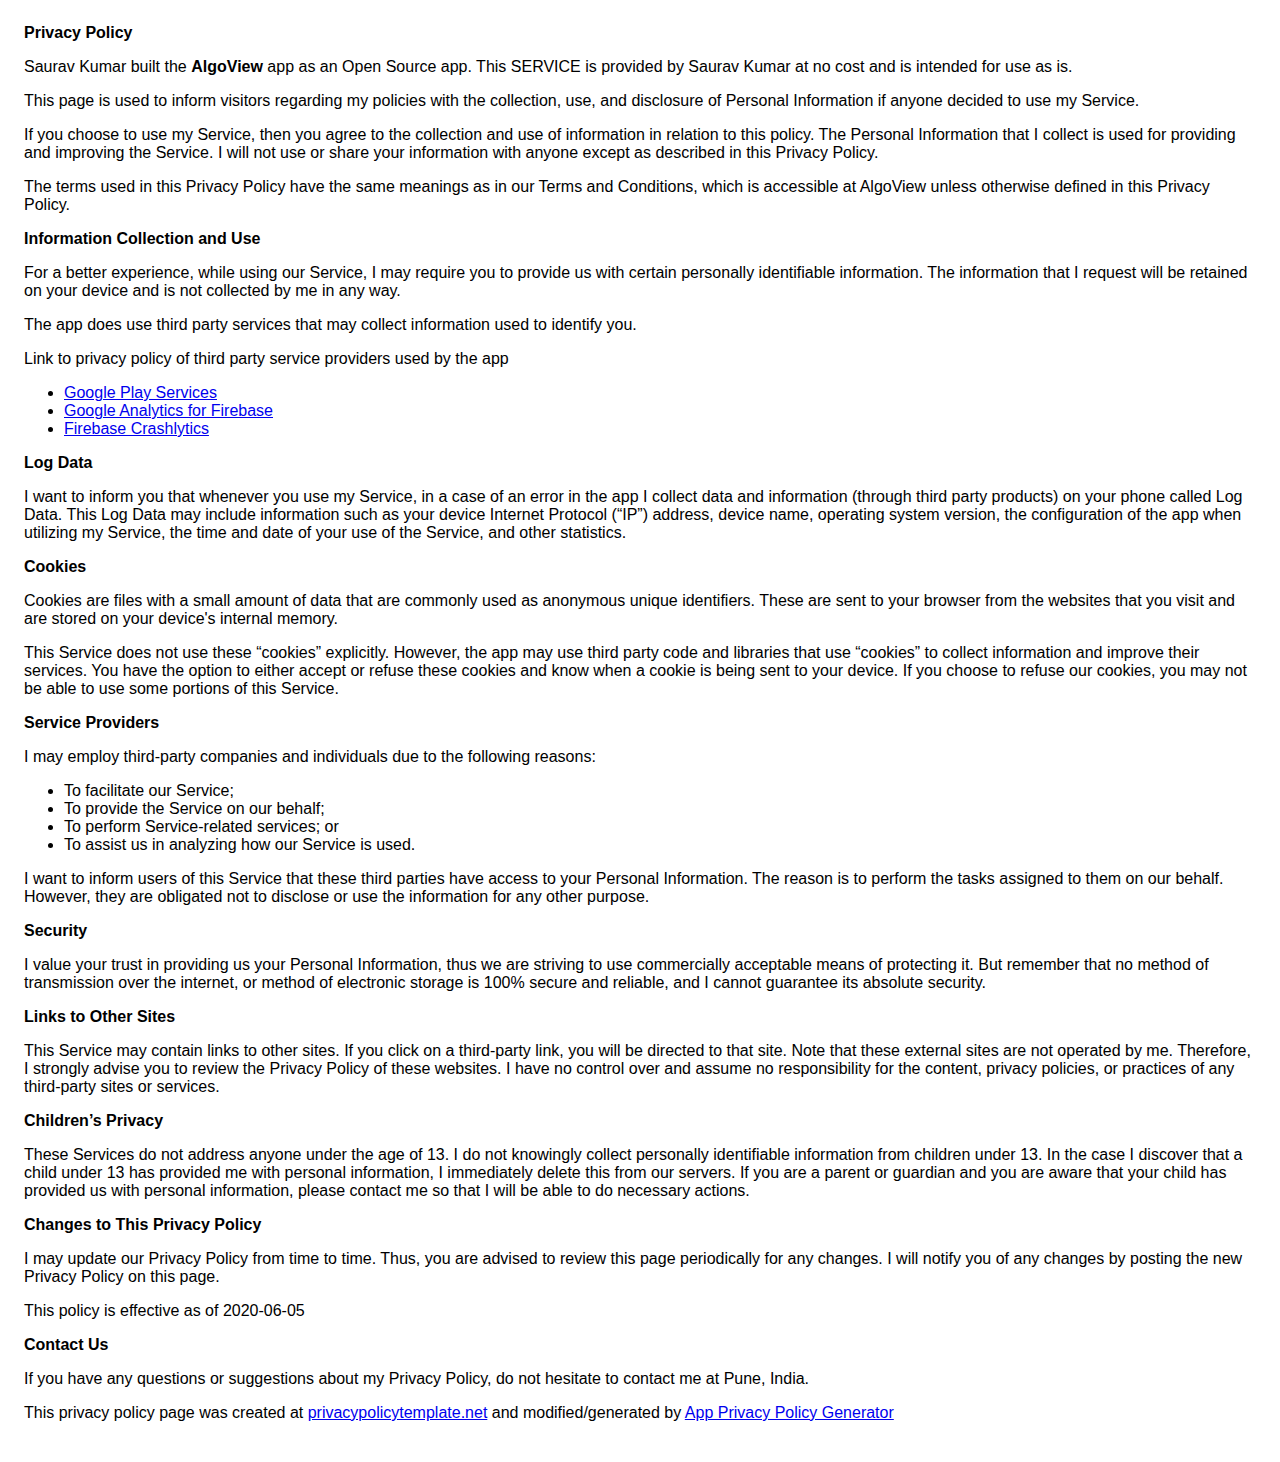
==== index.html @ c16961a6 "other docs" ====
<!DOCTYPE html>
    <html>
    <head>
      <meta charset='utf-8'>
      <meta name='viewport' content='width=device-width'>
      <title>Privacy Policy.</title>
      <style> body { font-family: 'Helvetica Neue', Helvetica, Arial, sans-serif; padding:1em; } </style>
    </head>
    <body>
    <strong>Privacy Policy</strong> <p>
                  Saurav Kumar built the <b>AlgoView</b> app as
                  an Open Source app. This SERVICE is provided by
                  Saurav Kumar at no cost and is intended for use as
                  is.
                </p> <p>
                  This page is used to inform visitors regarding my
                  policies with the collection, use, and disclosure of Personal
                  Information if anyone decided to use my Service.
                </p> <p>
                  If you choose to use my Service, then you agree to
                  the collection and use of information in relation to this
                  policy. The Personal Information that I collect is
                  used for providing and improving the Service. I will not use or share your information with
                  anyone except as described in this Privacy Policy.
                </p> <p>
                  The terms used in this Privacy Policy have the same meanings
                  as in our Terms and Conditions, which is accessible at
                  AlgoView unless otherwise defined in this Privacy Policy.
                </p> <p><strong>Information Collection and Use</strong></p> <p>
                  For a better experience, while using our Service, I
                  may require you to provide us with certain personally
                  identifiable information. The information that
                  I request will be retained on your device and is not collected by me in any way.
                </p> <div><p>
                    The app does use third party services that may collect
                    information used to identify you.
                  </p> <p>
                    Link to privacy policy of third party service providers used
                    by the app
                  </p> <ul><li><a href="https://www.google.com/policies/privacy/" target="_blank">Google Play Services</a></li><!----><li><a href="https://firebase.google.com/policies/analytics" target="_blank">Google Analytics for Firebase</a></li><li><a href="https://firebase.google.com/support/privacy/" target="_blank">Firebase Crashlytics</a></li><!----><!----><!----><!----><!----><!----><!----><!----><!----><!----><!----><!----></ul></div> <p><strong>Log Data</strong></p> <p>
                  I want to inform you that whenever you
                  use my Service, in a case of an error in the app
                  I collect data and information (through third party
                  products) on your phone called Log Data. This Log Data may
                  include information such as your device Internet Protocol
                  (“IP”) address, device name, operating system version, the
                  configuration of the app when utilizing my Service,
                  the time and date of your use of the Service, and other
                  statistics.
                </p> <p><strong>Cookies</strong></p> <p>
                  Cookies are files with a small amount of data that are
                  commonly used as anonymous unique identifiers. These are sent
                  to your browser from the websites that you visit and are
                  stored on your device's internal memory.
                </p> <p>
                  This Service does not use these “cookies” explicitly. However,
                  the app may use third party code and libraries that use
                  “cookies” to collect information and improve their services.
                  You have the option to either accept or refuse these cookies
                  and know when a cookie is being sent to your device. If you
                  choose to refuse our cookies, you may not be able to use some
                  portions of this Service.
                </p> <p><strong>Service Providers</strong></p> <p>
                  I may employ third-party companies and
                  individuals due to the following reasons:
                </p> <ul><li>To facilitate our Service;</li> <li>To provide the Service on our behalf;</li> <li>To perform Service-related services; or</li> <li>To assist us in analyzing how our Service is used.</li></ul> <p>
                  I want to inform users of this Service
                  that these third parties have access to your Personal
                  Information. The reason is to perform the tasks assigned to
                  them on our behalf. However, they are obligated not to
                  disclose or use the information for any other purpose.
                </p> <p><strong>Security</strong></p> <p>
                  I value your trust in providing us your
                  Personal Information, thus we are striving to use commercially
                  acceptable means of protecting it. But remember that no method
                  of transmission over the internet, or method of electronic
                  storage is 100% secure and reliable, and I cannot
                  guarantee its absolute security.
                </p> <p><strong>Links to Other Sites</strong></p> <p>
                  This Service may contain links to other sites. If you click on
                  a third-party link, you will be directed to that site. Note
                  that these external sites are not operated by me.
                  Therefore, I strongly advise you to review the
                  Privacy Policy of these websites. I have
                  no control over and assume no responsibility for the content,
                  privacy policies, or practices of any third-party sites or
                  services.
                </p> <p><strong>Children’s Privacy</strong></p> <p>
                  These Services do not address anyone under the age of 13.
                  I do not knowingly collect personally
                  identifiable information from children under 13. In the case
                  I discover that a child under 13 has provided
                  me with personal information, I immediately
                  delete this from our servers. If you are a parent or guardian
                  and you are aware that your child has provided us with
                  personal information, please contact me so that
                  I will be able to do necessary actions.
                </p> <p><strong>Changes to This Privacy Policy</strong></p> <p>
                  I may update our Privacy Policy from
                  time to time. Thus, you are advised to review this page
                  periodically for any changes. I will
                  notify you of any changes by posting the new Privacy Policy on
                  this page.
                </p> <p>This policy is effective as of 2020-06-05</p> <p><strong>Contact Us</strong></p> <p>
                  If you have any questions or suggestions about my
                  Privacy Policy, do not hesitate to contact me at Pune, India.
                </p> <p>
                  This privacy policy page was created at
                  <a href="https://privacypolicytemplate.net" target="_blank">privacypolicytemplate.net</a>
                  and modified/generated by
                  <a href="https://app-privacy-policy-generator.firebaseapp.com/" target="_blank">App Privacy Policy Generator</a></p>
    </body>
    </html>
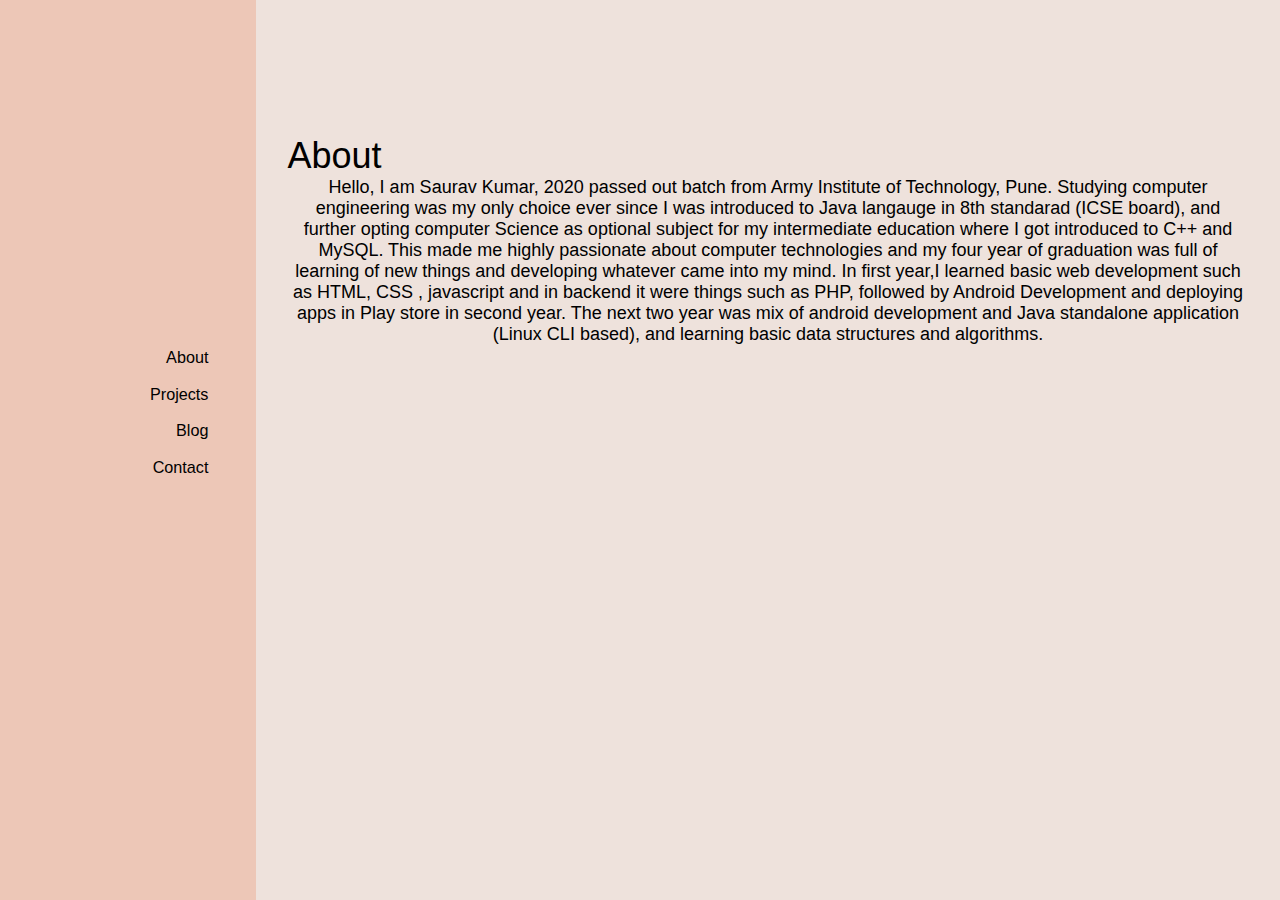
==== commit a1ee3ec1: "scroll effect added" ====
--- a/index.html
+++ b/index.html
@@ -1,114 +1,75 @@
-<!DOCTYPE html>
-    <html>
-    <head>
-      <meta charset='utf-8'>
-      <meta name='viewport' content='width=device-width'>
-      <title>Privacy Policy.</title>
-      <style> body { font-family: 'Helvetica Neue', Helvetica, Arial, sans-serif; padding:1em; } </style>
-    </head>
-    <body>
-    <strong>Privacy Policy</strong> <p>
-                  Saurav Kumar built the <b>AlgoView</b> app as
-                  an Open Source app. This SERVICE is provided by
-                  Saurav Kumar at no cost and is intended for use as
-                  is.
-                </p> <p>
-                  This page is used to inform visitors regarding my
-                  policies with the collection, use, and disclosure of Personal
-                  Information if anyone decided to use my Service.
-                </p> <p>
-                  If you choose to use my Service, then you agree to
-                  the collection and use of information in relation to this
-                  policy. The Personal Information that I collect is
-                  used for providing and improving the Service. I will not use or share your information with
-                  anyone except as described in this Privacy Policy.
-                </p> <p>
-                  The terms used in this Privacy Policy have the same meanings
-                  as in our Terms and Conditions, which is accessible at
-                  AlgoView unless otherwise defined in this Privacy Policy.
-                </p> <p><strong>Information Collection and Use</strong></p> <p>
-                  For a better experience, while using our Service, I
-                  may require you to provide us with certain personally
-                  identifiable information. The information that
-                  I request will be retained on your device and is not collected by me in any way.
-                </p> <div><p>
-                    The app does use third party services that may collect
-                    information used to identify you.
-                  </p> <p>
-                    Link to privacy policy of third party service providers used
-                    by the app
-                  </p> <ul><li><a href="https://www.google.com/policies/privacy/" target="_blank">Google Play Services</a></li><!----><li><a href="https://firebase.google.com/policies/analytics" target="_blank">Google Analytics for Firebase</a></li><li><a href="https://firebase.google.com/support/privacy/" target="_blank">Firebase Crashlytics</a></li><!----><!----><!----><!----><!----><!----><!----><!----><!----><!----><!----><!----></ul></div> <p><strong>Log Data</strong></p> <p>
-                  I want to inform you that whenever you
-                  use my Service, in a case of an error in the app
-                  I collect data and information (through third party
-                  products) on your phone called Log Data. This Log Data may
-                  include information such as your device Internet Protocol
-                  (“IP”) address, device name, operating system version, the
-                  configuration of the app when utilizing my Service,
-                  the time and date of your use of the Service, and other
-                  statistics.
-                </p> <p><strong>Cookies</strong></p> <p>
-                  Cookies are files with a small amount of data that are
-                  commonly used as anonymous unique identifiers. These are sent
-                  to your browser from the websites that you visit and are
-                  stored on your device's internal memory.
-                </p> <p>
-                  This Service does not use these “cookies” explicitly. However,
-                  the app may use third party code and libraries that use
-                  “cookies” to collect information and improve their services.
-                  You have the option to either accept or refuse these cookies
-                  and know when a cookie is being sent to your device. If you
-                  choose to refuse our cookies, you may not be able to use some
-                  portions of this Service.
-                </p> <p><strong>Service Providers</strong></p> <p>
-                  I may employ third-party companies and
-                  individuals due to the following reasons:
-                </p> <ul><li>To facilitate our Service;</li> <li>To provide the Service on our behalf;</li> <li>To perform Service-related services; or</li> <li>To assist us in analyzing how our Service is used.</li></ul> <p>
-                  I want to inform users of this Service
-                  that these third parties have access to your Personal
-                  Information. The reason is to perform the tasks assigned to
-                  them on our behalf. However, they are obligated not to
-                  disclose or use the information for any other purpose.
-                </p> <p><strong>Security</strong></p> <p>
-                  I value your trust in providing us your
-                  Personal Information, thus we are striving to use commercially
-                  acceptable means of protecting it. But remember that no method
-                  of transmission over the internet, or method of electronic
-                  storage is 100% secure and reliable, and I cannot
-                  guarantee its absolute security.
-                </p> <p><strong>Links to Other Sites</strong></p> <p>
-                  This Service may contain links to other sites. If you click on
-                  a third-party link, you will be directed to that site. Note
-                  that these external sites are not operated by me.
-                  Therefore, I strongly advise you to review the
-                  Privacy Policy of these websites. I have
-                  no control over and assume no responsibility for the content,
-                  privacy policies, or practices of any third-party sites or
-                  services.
-                </p> <p><strong>Children’s Privacy</strong></p> <p>
-                  These Services do not address anyone under the age of 13.
-                  I do not knowingly collect personally
-                  identifiable information from children under 13. In the case
-                  I discover that a child under 13 has provided
-                  me with personal information, I immediately
-                  delete this from our servers. If you are a parent or guardian
-                  and you are aware that your child has provided us with
-                  personal information, please contact me so that
-                  I will be able to do necessary actions.
-                </p> <p><strong>Changes to This Privacy Policy</strong></p> <p>
-                  I may update our Privacy Policy from
-                  time to time. Thus, you are advised to review this page
-                  periodically for any changes. I will
-                  notify you of any changes by posting the new Privacy Policy on
-                  this page.
-                </p> <p>This policy is effective as of 2020-06-05</p> <p><strong>Contact Us</strong></p> <p>
-                  If you have any questions or suggestions about my
-                  Privacy Policy, do not hesitate to contact me at Pune, India.
-                </p> <p>
-                  This privacy policy page was created at
-                  <a href="https://privacypolicytemplate.net" target="_blank">privacypolicytemplate.net</a>
-                  and modified/generated by
-                  <a href="https://app-privacy-policy-generator.firebaseapp.com/" target="_blank">App Privacy Policy Generator</a></p>
-    </body>
-    </html>
-      +<!DOCTYPE html>
+<html>
+<head>
+  <title>Saurav Kumar</title>
+  <link rel="icon" href="https://img.icons8.com/windows/32/000000/tree.png" type="image/icon type">
+  <meta name="viewport" content="width=device-width, initial-scale=1">
+  <link rel="stylesheet" href="./css/style.css">
+  </head>
+<body>
+  <div id="root">
+    <div id="contents">
+      <div id="lists">
+        <div class="list about">
+          <a href="">
+            About
+            </a>
+        </div> 
+        <div class="list projects">
+          <a href="">
+          Projects
+          </a>
+        </div> 
+        <div class="list blog">
+          <a href="">
+            Blog
+          </a>
+        </div> 
+        <div class="list contact">
+          <a href="">
+            Contact
+          </a>
+        </div>
+      </div>
+    </div>
+    <div id="pages">
+      <div class="page about">
+        <div class="empty-gap"></div>
+        <div class="header" id="title">
+          About
+        </div>
+        <div id="about" class="content">      
+           Hello, I am Saurav Kumar, 2020 passed out batch from Army Institute of Technology, Pune. Studying computer engineering was my only choice ever since I was introduced to Java langauge in 8th standarad (ICSE board), and further opting computer Science as optional subject for my intermediate education where I got introduced to C++ and MySQL. This made me highly passionate about computer technologies and my four year of graduation was full of learning of new things and developing whatever came into my mind. In first year,I learned basic web development such as HTML, CSS , javascript and in backend it were things such as PHP, followed by Android Development and deploying apps in Play store in second year. The next two year was mix of android development and Java standalone application (Linux CLI based), and learning basic data structures and algorithms.
+        </div>
+      </div>
+    </div>
+  </div>
+  <script>
+  window.onscroll = function() {myFunction()};
+
+  var header = document.getElementById("title");
+  var sticky = header.offsetTop;
+  
+  function myFunction() {
+    if (window.pageYOffset > sticky) {
+      header.classList.add("sticky");
+      var content = document.getElementsByClassName("content");
+      var headerheight = header.offsetHeight;
+      console.log(headerheight, typeof headerheight);
+      content[0].style.paddingTop = `${header.offsetHeight}px`;
+    } else {
+      document.getElementsByClassName("content")[0].style.paddingTop = "0px";
+      header.classList.remove("sticky");
+    }
+  }
+  </script>
+
+</body>
+</html>
+
+
+
+
+
+
+
--- a/css/style.css
+++ b/css/style.css
@@ -0,0 +1,96 @@
+
+html, body {
+  margin: 0;
+  padding: 0;
+  height: 100%;
+}
+
+#root{
+  width:100%;
+  height: 100%;
+}
+
+.list a {
+  color: #000000;
+  text-decoration: none;
+}
+
+.list a:hover {
+  color:#00000073; 
+  text-decoration:none; 
+  cursor:pointer;  
+}
+
+#contents {
+  width: 20%;
+  height: 100%;
+  float: left;
+  text-align:right;
+  background-color: #EDC7B7;
+  position: fixed;
+  font-family: 'Libre Franklin', sans-serif;
+}
+
+#lists {
+  position: absolute;
+  top: 50%;
+  left: 70%;
+  transform: translate(-50%,-70%);
+}
+
+.list {
+  padding-bottom: 30%;
+  font-size: 1.8vmin;
+}
+
+#pages {
+  width:80%;
+  float: right;
+  min-height: 100%;
+  background-color: #EEE2DC;
+  font-family: 'Padauk', sans-serif;
+}
+
+.page {
+  width: 100%;
+}
+
+.empty-gap {
+  background-color: #EEE2DC;
+  height: 15vmin;
+  text-align: center;
+}
+
+.header {
+  font-size: 4vmin;
+  padding-left: 3.5vmin;
+  background-color: #EEE2DC;
+}
+
+.content {
+  padding-left: 3.5vmin;
+  padding-right: 3.5vmin;
+  text-align: center;
+  font-size: 2.0vmin;
+}
+
+.sticky {
+  position: fixed;
+  top: 0;
+  width: 100%;
+}
+
+
+/* #title {
+  font-size: 4vmin;
+  padding-left: 3.5vmin;
+  background-color: #EEE2DC;
+  opacity: 1;
+  width: 100%;
+  position: fixed;
+}
+
+#about {
+  padding-left: 3.5vmin;
+  font-size: 2.0vmin;
+} */
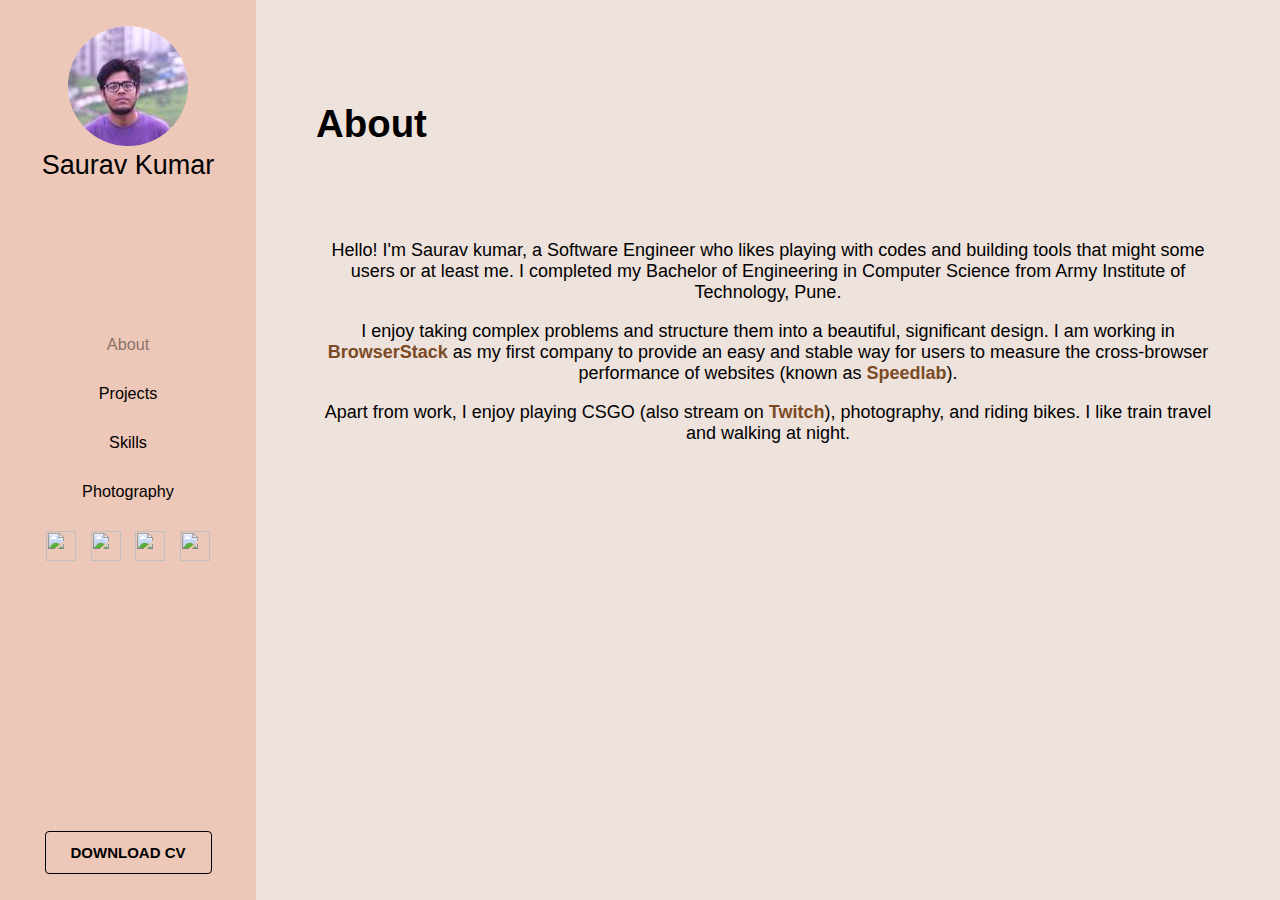
==== commit 9a96dca6: "almost done" ====
--- a/index.html
+++ b/index.html
@@ -7,69 +7,296 @@
   <link rel="stylesheet" href="./css/style.css">
   </head>
 <body>
-  <div id="root">
+  <div>
     <div id="contents">
+      <div class = "intro">
+        <div class = "my-image">
+          <img src="./img/saurav.jpg">
+        </div>
+        <div class = "my-name">
+          <span>Saurav Kumar</span> 
+        </div>
+      </div>
       <div id="lists">
         <div class="list about">
-          <a href="">
+          <a href="#about">
             About
             </a>
         </div> 
         <div class="list projects">
-          <a href="">
+          <a href="#projects">
           Projects
           </a>
         </div> 
-        <div class="list blog">
-          <a href="">
-            Blog
+        <div class="list skills">
+          <a href="#skills">
+            Skills
           </a>
         </div> 
-        <div class="list contact">
-          <a href="">
-            Contact
+        <div class="list photography">
+          <a href="#photography">
+            Photography
           </a>
         </div>
+
+        <div class = "contacts-btn">
+          <div class = "btn-container">
+            <a href="https://www.linkedin.com/in/svkrclg/"><img src="./img/linkedin.png" width="30px" height="30px"/></a>
+            <a href="https://github.com/svkrclg"><img src="./img/gh.png" width="30px" height="30px"></a>
+            <a href="https://stackoverflow.com/users/8510117/saurav-kumar"><img src="./img/stof.png" width="30px" height="30px"></a>
+            <a href="https://twitter.com/svkrait"><img src="./img/twitter.png" width="30px" height="30px"></a>
+          </div>
+        </div>
+      </div>
+
+      <div class = "download-cv">
+        <a href="./resume.pdf">DOWNLOAD CV</a>
       </div>
     </div>
+
     <div id="pages">
       <div class="page about">
-        <div class="empty-gap"></div>
         <div class="header" id="title">
-          About
-        </div>
-        <div id="about" class="content">      
-           Hello, I am Saurav Kumar, 2020 passed out batch from Army Institute of Technology, Pune. Studying computer engineering was my only choice ever since I was introduced to Java langauge in 8th standarad (ICSE board), and further opting computer Science as optional subject for my intermediate education where I got introduced to C++ and MySQL. This made me highly passionate about computer technologies and my four year of graduation was full of learning of new things and developing whatever came into my mind. In first year,I learned basic web development such as HTML, CSS , javascript and in backend it were things such as PHP, followed by Android Development and deploying apps in Play store in second year. The next two year was mix of android development and Java standalone application (Linux CLI based), and learning basic data structures and algorithms.
+          <h1>About</h1>
+        </div>
+        <div class="infos" id="about">      
+          <p>Hello! I'm Saurav kumar, a Software Engineer who likes playing with codes and building tools that might some users or at least me. I completed my Bachelor of Engineering in Computer Science from Army Institute of Technology, Pune.</p>
+          <p>I enjoy taking complex problems and structure them into a beautiful, significant design. I am working in <a href="https://browerstack.com"><b>BrowserStack</b></a> as my first company to provide an easy and stable way for users to measure the cross-browser performance of websites (known as <a href="https://browerstack.com/speedlab"><b>Speedlab</b></a>).</p>
+          <p>Apart from work, I enjoy playing CSGO (also stream on <a href="https://www.twitch.tv/svkrclg"><b>Twitch</b></a>), photography, and riding bikes. I like train travel and walking at night.</p>
+        </div>
+      </div>
+
+      <div class="page projects">
+        <div class="header" id="title">
+          <h1>Projects</h1>
+        </div>
+        
+        <div class="infos" id="project">
+          <div class="project-title">
+            <h2 style="margin-top:0">Algoview</h2>
+          </div>
+          <div class="project-detail">
+            <ul>
+              <li>Visualize the basic algorithms of pathfinding and sorting with animation.</li>
+              <li>Easy to understand and control the animation according to your wish like increasing the speed of animation, go to a specific position, watch each step of the algorithm at a time, etc.</li>
+              <li>The pathfinding algorithms currently included in the app are: Breadth-First Search, Depth- First Search, A-star search, Dijkstra's algorithm              </li>
+              <li>Sorting Algorithms includes: Merge Sort, Heap Sort, Bubble Sort, Selection Sort, Quick Sort Insertion Sort.</li>
+            </ul>
+          </div>
+          <div class="project-tags">
+            <ul class="no-bullets">
+              <li><h3>Tags: </h3></li>
+              <li class="tag">Android</li>
+              <li class="tag">Java</li>
+              <li class="tag">Data structures</li>
+              <li class="tag">Algorithms</li>
+            </ul>
+          </div>
+          <div class="project-links-icon">
+            <a href="https://github.com/svkrclg/AlgoView"><img src="https://img.icons8.com/material-sharp/48/000000/github.png" width="50" height="50"/></a>
+            <a href="https://play.google.com/store/apps/details?id=com.rival.algoview"><img src="./img/playstore.png" width="45" height="45"/></a>
+          </div>
+        </div>
+
+        <hr>
+
+        <div class="infos" id="project">
+          <div class="project-title">
+            <h2 style="margin-top:0">GoDrive</h2>
+          </div>
+          <div class="project-detail">
+            <ul>
+              <li>A command line tool to upload files to your Google drive account.</li>
+              <li>It uses the Google OAuth 2.0 to obtain the end user's Access Token and send a POST request to Google drive API.</li>
+              <li>By default it also changes the permission of the uploaded to make it accessible to everyone with the link.</li>
+            </ul>
+          </div>
+          <div class="project-tags">
+            <ul class="no-bullets">
+              <li><h3>Tags: </h3></li>
+              <li class="tag">Java</li>
+              <li class="tag">Nodejs</li>
+              <li class="tag">OAuth 2.0</li>
+              <li class="tag">Apache CLI tools</li>
+              <li class="tag">Linux Shell scripting</li>
+              <li class="tag">HTTP</li>
+            </ul>
+          </div>
+          <div class="project-links-icon">
+            <a href="https://github.com/svkrclg/goDrive"><img src="https://img.icons8.com/material-sharp/48/000000/github.png" width="50" height="50"/></a>
+          </div>
+        </div>
+
+        <hr>
+
+        <div class="infos" id="project">
+          <div class="project-title">
+            <h2 style="margin-top:0">JParallel Download</h2>
+          </div>
+          <div class="project-detail">
+            <ul>
+              <li>Java application to download a parts of file in parallel, using multithreading.</li>
+              <li>Different threads request for a specific segment of data.</li>
+              <li>After all the thread finish downloading, all the parts are concated.</li>
+            </ul>
+          </div>
+          <div class="project-tags">
+            <ul class="no-bullets">
+              <li><h3>Tags: </h3></li>
+              <li class="tag">Java</li>
+              <li class="tag">Linux Shell scripting</li>
+              <li class="tag">Multithreading</li>
+              <li class="tag">HTTP</li>
+            </ul>
+          </div>
+          <div class="project-links-icon">
+            <a href="https://github.com/svkrclg/JParallelDownload"><img src="https://img.icons8.com/material-sharp/48/000000/github.png" width="50" height="50"/></a>
+          </div>
+        </div>
+
+        <hr>
+
+        <div class="infos" id="project">
+          <div class="project-title">
+            <h2 style="margin-top:0">Meme Shop</h2>
+          </div>
+          <div class="project-detail">
+            <ul>
+              <li>Android application to search and generate memes</li>
+              <li>Client-server architecture with all the meme stored in S3 and server side in Python</li>
+              <li>Simplified and intituative UI</li>
+            </ul>
+          </div>
+          <div class="project-tags">
+            <ul class="no-bullets">
+              <li><h3>Tags: </h3></li>
+              <li class="tag">Android</li>
+              <li class="tag">Python</li>
+              <li class="tag">AWS S3/EC2</li>
+            </ul>
+          </div>
+          <div class="project-links-icon">
+            <a href="https://github.com/svkrclg/memers"><img src="https://img.icons8.com/material-sharp/48/000000/github.png" width="50" height="50"/></a>
+            <a href="https://play.google.com/store/apps/details?id=com.rival.canvasmeme"><img src="./img/playstore.png" width="45" height="45"/></a>
+          </div>
+        </div>
+        
+        
+      </div>
+
+      <div class="page skills">
+        <div class="header" id="title">
+          <h1>Skills</h1>
+        </div>
+        <div class="infos" id="skills">      
+          <div class="skills">
+            <div class="skill">
+              <div id = "skill-image">
+                 <img src="./img/code.png" width="50" height="50" >
+              </div>
+              <div id = "skill-category">
+                Language
+              </div>
+              <div id = "skill-set">
+                Java, C++, Javascript, Ruby, Bash Script
+              </div>
+            </div>
+            <div class="skill">
+              <div id = "skill-image">
+                <img src="./img/docker.png" width="50" height="50" >
+             </div>
+             <div id = "skill-category">
+               Devops
+             </div>
+             <div id = "skill-set">
+               Ansible, Docker, Github
+             </div>
+            </div>
+            <div class="skill">
+              <div id = "skill-image">
+                <img src="./img/database.png" width="50" height="50" >
+             </div>
+             <div id = "skill-category">
+               Database
+             </div>
+             <div id = "skill-set">
+               Mysql, MongoDB, Redis
+             </div>
+            </div>
+            <div class="skill">
+              <div id = "skill-image">
+                <img src="./img/web.png" width="50" height="50" >
+             </div>
+             <div id = "skill-category">
+               Web Development
+             </div>
+             <div id = "skill-set">
+               Ruby on Rails, Basic HTML + CSS, Javascript and Hosting
+             </div>
+            </div>
+            <div class="skill">
+              <div id = "skill-image">
+                <img src="./img/cloud.png" width="50" height="50" >
+             </div>
+             <div id = "skill-category">
+               Cloud Services
+             </div>
+             <div id = "skill-set">
+               Firebase, AWS (EC2, S3), Azure VM
+             </div>
+            </div>
+            <div class="skill">
+              <div id = "skill-image">
+                <img src="./img/other.png" width="50" height="50" >
+             </div>
+             <div id = "skill-category">
+               Others
+             </div>
+             <div id = "skill-set">
+               DS and Algo, Android Studio, Linux, NGINX, Open source Contribution
+             </div>
+            </div>
+          </div>
+        </div>
+      </div>
+
+      <div class="page photography">
+        <div class="header" id="title">
+          <h1>Photography</h1>
+        </div>
+        <div class="infos" id="photography">      
+           Still cooking, please wait
         </div>
       </div>
     </div>
+  
   </div>
   <script>
-  window.onscroll = function() {myFunction()};
-
-  var header = document.getElementById("title");
-  var sticky = header.offsetTop;
-  
-  function myFunction() {
-    if (window.pageYOffset > sticky) {
-      header.classList.add("sticky");
-      var content = document.getElementsByClassName("content");
-      var headerheight = header.offsetHeight;
-      console.log(headerheight, typeof headerheight);
-      content[0].style.paddingTop = `${header.offsetHeight}px`;
-    } else {
-      document.getElementsByClassName("content")[0].style.paddingTop = "0px";
-      header.classList.remove("sticky");
+    window.onhashchange = loadHash;
+    loadHash();
+    function loadHash() {
+      var pages = document.getElementsByClassName('page');
+      for (var i = 0; i<pages.length; i++)
+        pages[i].style.display = 'none';
+      
+      var pages = document.getElementsByClassName('list');
+      for (var i = 0; i<pages.length; i++)
+        pages[i].firstElementChild.style.color = '#000';
+      
+      hashParam = location.hash.substring(1);
+      pageElement = document.getElementsByClassName(`page ${hashParam}`)[0];
+      menuOption = document.getElementsByClassName(`list ${hashParam}`)[0];
+      if (pageElement == undefined) {
+        pageElement = document.getElementsByClassName(`page about`)[0];
+        menuOption = document.getElementsByClassName(`list about}`)[0];
+        location.hash = '#about';
+      }
+      console.log(menuOption)
+      menuOption.firstElementChild.style.color = "#00000073"
+      pageElement.style.display = 'block';
     }
-  }
+    
   </script>
 
 </body>
 </html>
-
-
-
-
-
-
-
--- a/css/style.css
+++ b/css/style.css
@@ -21,11 +21,33 @@
   cursor:pointer;  
 }
 
+#pages .page #about p a {
+  color: #7c4a24;
+  text-decoration: none;
+}
+
+#pages .page #about p a:hover {
+  color:#a07945; 
+  text-decoration:none; 
+  cursor:pointer;  
+}
+
+
+hr { 
+  display:block;
+  border:none;
+  color:white;
+  height:2px;
+  margin-top: 30px;
+  background:black;
+  background: -webkit-gradient(radial, 50% 50%, 0, 50% 50%, 350, from(rgb(146, 141, 141)), to(rgba(0, 0, 0, 0)));
+}
+
 #contents {
   width: 20%;
   height: 100%;
   float: left;
-  text-align:right;
+  text-align: center;
   background-color: #EDC7B7;
   position: fixed;
   font-family: 'Libre Franklin', sans-serif;
@@ -34,13 +56,64 @@
 #lists {
   position: absolute;
   top: 50%;
-  left: 70%;
-  transform: translate(-50%,-70%);
+  width: 100%;
+  -ms-transform: translateY(-50%);
+  transform: translateY(-50%);
 }
 
 .list {
-  padding-bottom: 30%;
+  padding-bottom: 30px;
   font-size: 1.8vmin;
+}
+
+.contacts-btn {
+  width: 100%;
+  display: flex;
+}
+
+.btn-container {
+  margin: 0 auto;
+}
+
+.btn-container a {
+  padding: 5px;
+}
+.intro {
+  margin-top: 10%;
+}
+
+.intro .my-image img{
+  border-radius: 50%;
+}
+
+.my-name {
+  font-size: 3vmin;
+}
+
+.download-cv {
+  bottom: 0;
+  width: 100%;
+  position: absolute;
+  margin-bottom: 10%;
+}
+
+.download-cv a{
+  border-radius: 4px;
+  color: #000;
+  border: 1px solid #000;
+  padding: 12px 25px;
+  text-decoration: none;
+  display: inline-block;
+  font-size: 15px;
+  text-transform: uppercase;
+  font-weight: 600;
+  transition: all .5s ease;
+  background-color: transparent;
+}
+
+.download-cv a:hover {
+  background-color: #ffffff;
+  color: #000;
 }
 
 #pages {
@@ -49,48 +122,111 @@
   min-height: 100%;
   background-color: #EEE2DC;
   font-family: 'Padauk', sans-serif;
-}
-
-.page {
-  width: 100%;
-}
-
-.empty-gap {
-  background-color: #EEE2DC;
-  height: 15vmin;
-  text-align: center;
+  position: absolute;
+  margin-left: 20%;
+}
+
+
+.page{
+  width: 100%;
+  display: none;
+}
+
+#pages .page .header h1 {
+  font-size: 3vmax;
 }
 
 .header {
-  font-size: 4vmin;
-  padding-left: 3.5vmin;
-  background-color: #EEE2DC;
-}
-
-.content {
-  padding-left: 3.5vmin;
-  padding-right: 3.5vmin;
-  text-align: center;
-  font-size: 2.0vmin;
-}
-
-.sticky {
-  position: fixed;
-  top: 0;
-  width: 100%;
-}
-
-
-/* #title {
-  font-size: 4vmin;
-  padding-left: 3.5vmin;
   background-color: #EEE2DC;
   opacity: 1;
-  width: 100%;
-  position: fixed;
-}
-
-#about {
-  padding-left: 3.5vmin;
+  margin-top: 10%;
+}
+
+.infos#about {
   font-size: 2.0vmin;
-} */
+  text-align: center;
+  padding-top: 50px;
+}
+
+.header, .infos {
+  padding-right: 60px;
+  padding-left: 60px;
+}
+
+.infos#project {
+  font-size: 2.0vmin;
+  padding-top: 50px;
+}
+
+ul.no-bullets {
+  list-style-type: none;
+  margin: 0;
+  padding: 0;
+  display: inline;
+}
+
+.project-title {
+  margin-top:0;
+  width: 100%;
+  font-size: 1.5vmax;
+  text-align: center;
+}
+
+ul.no-bullets li, ul.no-bullets li h3 {
+  display: inline;
+}
+
+ul.no-bullets li.tag {
+  background-color: #333;
+  color: #fff;
+  border-radius: 15px;
+  padding-right: 10px;
+  padding-left: 10px;
+}
+
+.project-links-icon {
+  text-align: center;
+  padding-top: 30px;
+}
+
+.project-links-icon a {
+  padding-left: 10px;
+  padding-right: 10px;
+}
+
+.page.skills .infos .skills .skill{
+  align-items: center;
+  padding: 1rem;
+}
+
+#skill-image {
+  text-align: center;
+}
+
+#skill-category {
+  text-align: center;
+  font-size: 3vmin;
+}
+
+#skill-set {
+  text-align: center;
+  color: #333;
+}
+
+.page.skills .infos .skills {
+  max-width: 1200px;
+  margin: 0 auto;
+  display: grid;
+  grid-gap: 1rem;
+}
+
+/* Screen larger than 600px? 2 column */
+@media (min-width: 600px) {
+  .page.skills .infos .skills  { grid-template-columns: repeat(2, 1fr); }
+}
+
+/* Screen larger than 900px? 3 columns */
+@media (min-width: 900px) {
+  .page.skills .infos .skills  { grid-template-columns: repeat(3, 1fr); }
+}
+
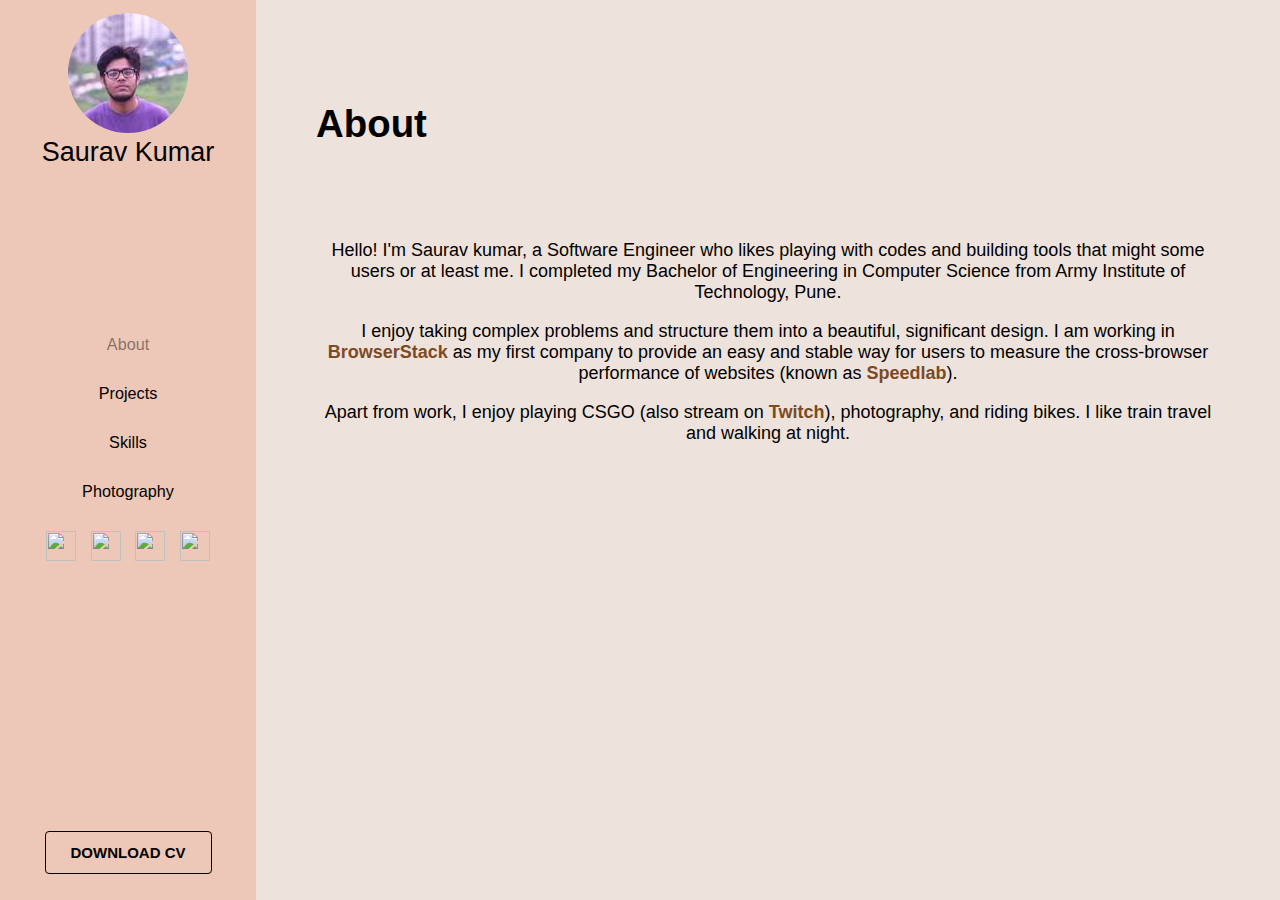
==== commit 5ca14572: "almost done" ====
--- a/index.html
+++ b/index.html
@@ -9,6 +9,7 @@
 <body>
   <div>
     <div id="contents">
+      <span class = "close-btn" style="padding-top:10px;font-size:30px;cursor:pointer;text-decoration: none;" onclick="closeNav()">&times;</span>
       <div class = "intro">
         <div class = "my-image">
           <img src="./img/saurav.jpg">
@@ -55,13 +56,14 @@
     </div>
 
     <div id="pages">
+      <span class = "open-btn" style="font-size:30px;cursor:pointer" onclick="openNav()">&#9776;</span>
       <div class="page about">
         <div class="header" id="title">
           <h1>About</h1>
         </div>
         <div class="infos" id="about">      
           <p>Hello! I'm Saurav kumar, a Software Engineer who likes playing with codes and building tools that might some users or at least me. I completed my Bachelor of Engineering in Computer Science from Army Institute of Technology, Pune.</p>
-          <p>I enjoy taking complex problems and structure them into a beautiful, significant design. I am working in <a href="https://browerstack.com"><b>BrowserStack</b></a> as my first company to provide an easy and stable way for users to measure the cross-browser performance of websites (known as <a href="https://browerstack.com/speedlab"><b>Speedlab</b></a>).</p>
+          <p>I enjoy taking complex problems and structure them into a beautiful, significant design. I am working in <a href="https://browserstack.com"><b>BrowserStack</b></a> as my first company to provide an easy and stable way for users to measure the cross-browser performance of websites (known as <a href="https://browserstack.com/speedlab"><b>Speedlab</b></a>).</p>
           <p>Apart from work, I enjoy playing CSGO (also stream on <a href="https://www.twitch.tv/svkrclg"><b>Twitch</b></a>), photography, and riding bikes. I like train travel and walking at night.</p>
         </div>
       </div>
@@ -272,9 +274,14 @@
   
   </div>
   <script>
+    var isNavOpened = false;
     window.onhashchange = loadHash;
-    loadHash();
-    function loadHash() {
+    loadHash(true);
+    function loadHash(started) {
+      console.log("called");
+      if (!started || isNavOpened) {
+        closeNav();
+     }
       var pages = document.getElementsByClassName('page');
       for (var i = 0; i<pages.length; i++)
         pages[i].style.display = 'none';
@@ -296,6 +303,20 @@
       pageElement.style.display = 'block';
     }
     
+    function openNav() {
+      console.log("openNav");
+      isNavOpened = true;
+      document.getElementById("contents").style = "width: 100%; z-index: 100; display: block;"
+      document.getElementById("pages").style = "display: none;"
+    }
+
+    function closeNav() {
+      console.log("closeNav");
+      isNavOpened = false;
+      document.getElementById("contents").style= "width: 0%;"
+      document.getElementById("pages").style = "display: block;"
+    }
+
   </script>
 
 </body>
--- a/css/style.css
+++ b/css/style.css
@@ -9,7 +9,9 @@
   width:100%;
   height: 100%;
 }
-
+a {
+  -webkit-tap-highlight-color: transparent;
+}
 .list a {
   color: #000000;
   text-decoration: none;
@@ -50,6 +52,7 @@
   text-align: center;
   background-color: #EDC7B7;
   position: fixed;
+  transition: 0.5s;
   font-family: 'Libre Franklin', sans-serif;
 }
 
@@ -78,8 +81,9 @@
 .btn-container a {
   padding: 5px;
 }
+
 .intro {
-  margin-top: 10%;
+  margin-top: 5%;
 }
 
 .intro .my-image img{
@@ -117,13 +121,14 @@
 }
 
 #pages {
-  width:80%;
+  width: 80%;
   float: right;
   min-height: 100%;
   background-color: #EEE2DC;
   font-family: 'Padauk', sans-serif;
   position: absolute;
   margin-left: 20%;
+  transition: margin-left .5s;
 }
 
 
@@ -230,3 +235,76 @@
   .page.skills .infos .skills  { grid-template-columns: repeat(3, 1fr); }
 }
 
+#pages .open-btn {
+
+  display: none;
+  -webkit-tap-highlight-color: transparent;
+}
+
+#contents .close-btn {
+  display: none;
+  -webkit-tap-highlight-color: transparent;
+}
+
+@media only screen and (max-width : 992px) {
+  #pages {
+    margin-left: 0%;
+    width: 100%;
+  }
+
+  #pages .open-btn {
+    display: block;
+    position: fixed;
+    padding: 5px;
+    cursor: pointer;
+  }
+
+  #contents .close-btn {
+    display: block;
+  }
+
+  #contents {
+    width: 0%;
+  }
+  .list {
+    padding-bottom: 20px;
+    font-size: 2.5vh;
+  }
+  .my-name {
+    font-size: 3vh;
+  }
+  
+  #pages .page .header h1 {
+    font-size: 5vmax;
+  }
+
+  .header, .infos {
+    padding-right: 30px;
+    padding-left: 30px;
+  }
+
+  .project-title {
+    margin-top:0;
+    width: 100%;
+    font-size: 2.5vmax;
+    text-align: center;
+  }
+  
+  .infos#project {
+    font-size: 4.0vmin;
+    padding-top: 50px;
+  }
+
+  .page, .infos p{
+    font-size: 4.0vmin;
+  }
+  
+  #skill-category {
+    font-size: 5.5vmin;
+  }
+
+  .project-links-icon a img{
+    width: 30px;
+    height: 30px;
+  }
+}
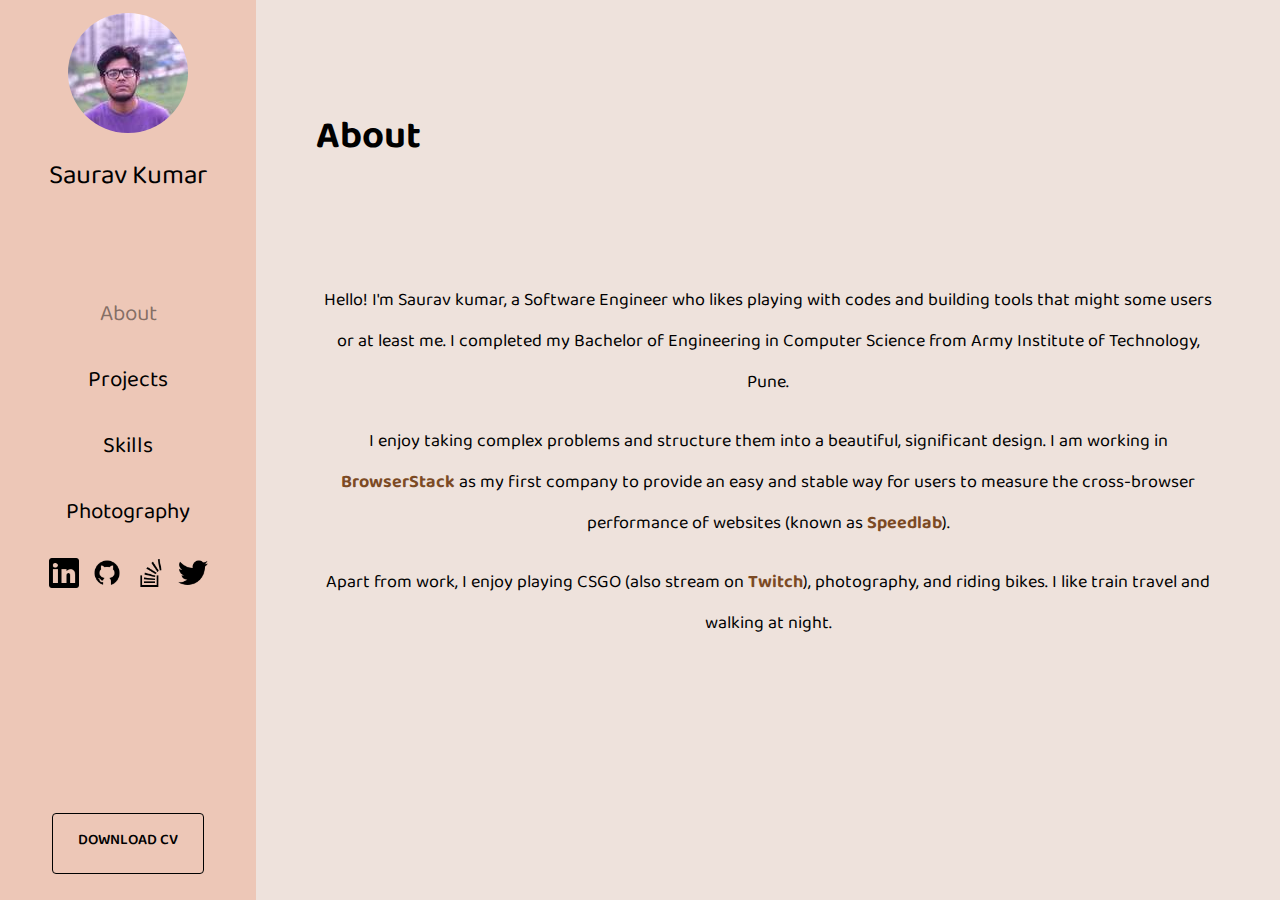
==== commit e6f7ae53: "v2.1" ====
--- a/index.html
+++ b/index.html
@@ -18,6 +18,7 @@
           <span>Saurav Kumar</span> 
         </div>
       </div>
+      
       <div id="lists">
         <div class="list about">
           <a href="#about">
@@ -278,7 +279,6 @@
     window.onhashchange = loadHash;
     loadHash(true);
     function loadHash(started) {
-      console.log("called");
       if (!started || isNavOpened) {
         closeNav();
      }
@@ -298,22 +298,31 @@
         menuOption = document.getElementsByClassName(`list about}`)[0];
         location.hash = '#about';
       }
-      console.log(menuOption)
       menuOption.firstElementChild.style.color = "#00000073"
       pageElement.style.display = 'block';
+      // for filling bottom white space when view port height change
+      wh = window.innerHeight;
+      page = document.getElementById("pages");
+      pageHeight = page.offsetHeight;
+      console.log(wh, pageHeight);
+      if (wh > pageHeight) {
+        percentage = ((wh - pageHeight) / pageHeight) *100;
+        console.log(`${100+percentage}%`);
+        page.style.height = `${100+percentage}%`;
+      }
     }
     
     function openNav() {
       console.log("openNav");
       isNavOpened = true;
-      document.getElementById("contents").style = "width: 100%; z-index: 100; display: block;"
+      document.getElementById("contents").style = "display: block;"
       document.getElementById("pages").style = "display: none;"
     }
 
     function closeNav() {
       console.log("closeNav");
       isNavOpened = false;
-      document.getElementById("contents").style= "width: 0%;"
+      document.getElementById("contents").style= "display; none"
       document.getElementById("pages").style = "display: block;"
     }
 
--- a/css/style.css
+++ b/css/style.css
@@ -1,14 +1,12 @@
+@import url('https://fonts.googleapis.com/css2?family=Baloo+Tammudu+2&display=swap');
 
 html, body {
-  margin: 0;
-  padding: 0;
+  margin: 0px;
+  padding: 0px;
+  overflow-x: hidden;
   height: 100%;
 }
 
-#root{
-  width:100%;
-  height: 100%;
-}
 a {
   -webkit-tap-highlight-color: transparent;
 }
@@ -52,8 +50,8 @@
   text-align: center;
   background-color: #EDC7B7;
   position: fixed;
-  transition: 0.5s;
-  font-family: 'Libre Franklin', sans-serif;
+  font-family: 'Baloo Tammudu 2', cursive;
+
 }
 
 #lists {
@@ -65,8 +63,8 @@
 }
 
 .list {
-  padding-bottom: 30px;
-  font-size: 1.8vmin;
+  padding-bottom: 15px;
+  font-size: 2.5vmin;
 }
 
 .contacts-btn {
@@ -125,7 +123,7 @@
   float: right;
   min-height: 100%;
   background-color: #EEE2DC;
-  font-family: 'Padauk', sans-serif;
+  font-family: 'Baloo Tammudu 2', cursive;
   position: absolute;
   margin-left: 20%;
   transition: margin-left .5s;
@@ -142,7 +140,6 @@
 }
 
 .header {
-  background-color: #EEE2DC;
   opacity: 1;
   margin-top: 10%;
 }
@@ -264,10 +261,12 @@
   }
 
   #contents {
-    width: 0%;
-  }
+    width: 100%;
+    display: none;
+  }
+
   .list {
-    padding-bottom: 20px;
+    padding-bottom: 0px;
     font-size: 2.5vh;
   }
   .my-name {
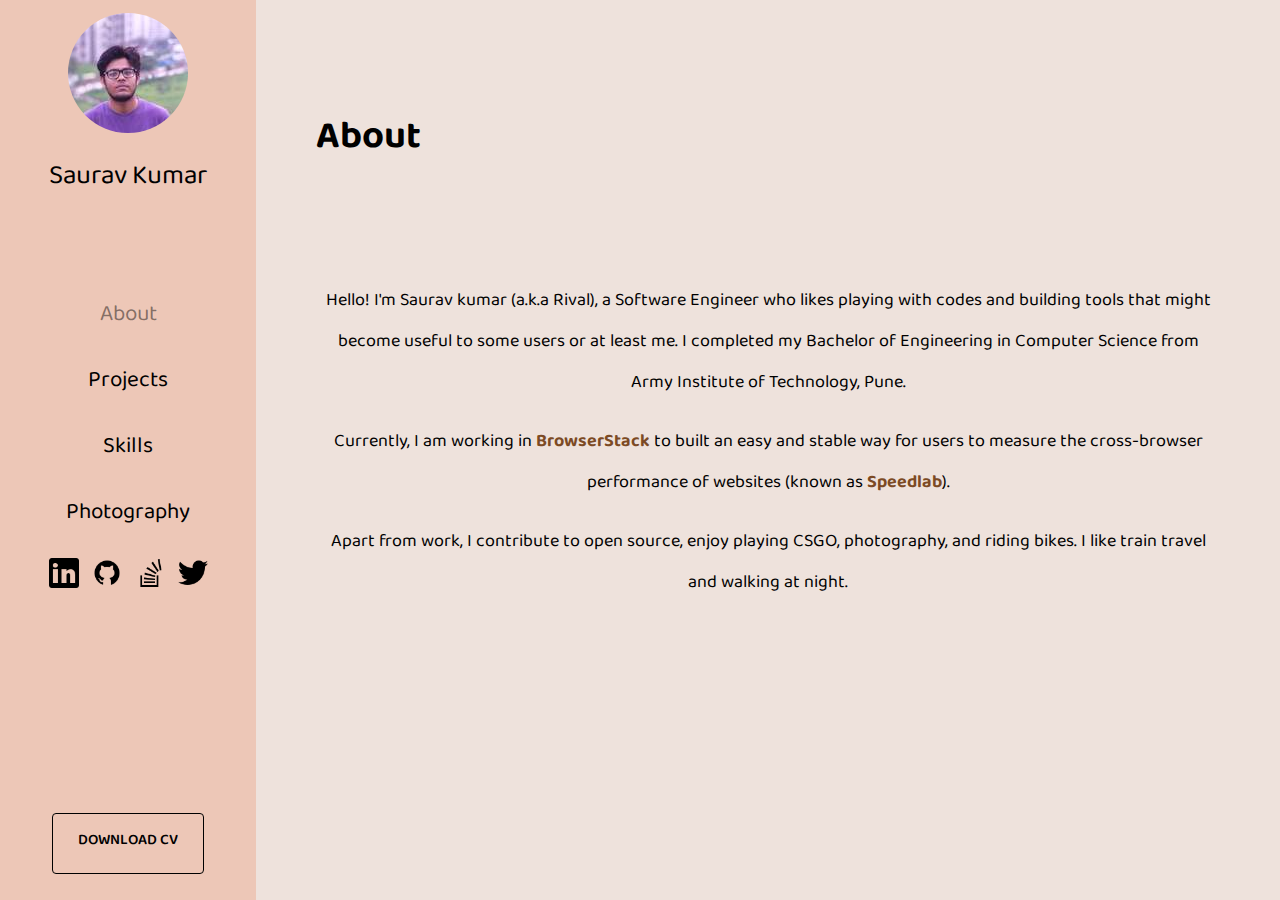
==== commit d00a3d80: "some fixes" ====
--- a/index.html
+++ b/index.html
@@ -63,9 +63,9 @@
           <h1>About</h1>
         </div>
         <div class="infos" id="about">      
-          <p>Hello! I'm Saurav kumar, a Software Engineer who likes playing with codes and building tools that might some users or at least me. I completed my Bachelor of Engineering in Computer Science from Army Institute of Technology, Pune.</p>
-          <p>I enjoy taking complex problems and structure them into a beautiful, significant design. I am working in <a href="https://browserstack.com"><b>BrowserStack</b></a> as my first company to provide an easy and stable way for users to measure the cross-browser performance of websites (known as <a href="https://browserstack.com/speedlab"><b>Speedlab</b></a>).</p>
-          <p>Apart from work, I enjoy playing CSGO (also stream on <a href="https://www.twitch.tv/svkrclg"><b>Twitch</b></a>), photography, and riding bikes. I like train travel and walking at night.</p>
+          <p>Hello! I'm Saurav kumar (a.k.a Rival), a Software Engineer who likes playing with codes and building tools that might become useful to some users or at least me. I completed my Bachelor of Engineering in Computer Science from Army Institute of Technology, Pune.</p>
+          <p>Currently, I am working in <a href="https://browserstack.com"><b>BrowserStack</b></a> to built an easy and stable way for users to measure the cross-browser performance of websites (known as <a href="https://browserstack.com/speedlab"><b>Speedlab</b></a>).</p>
+          <p>Apart from work, I contribute to open source, enjoy playing CSGO, photography, and riding bikes. I like train travel and walking at night.</p>
         </div>
       </div>
 
@@ -198,7 +198,7 @@
                  <img src="./img/code.png" width="50" height="50" >
               </div>
               <div id = "skill-category">
-                Language
+                Languages
               </div>
               <div id = "skill-set">
                 Java, C++, Javascript, Ruby, Bash Script
@@ -220,7 +220,7 @@
                 <img src="./img/database.png" width="50" height="50" >
              </div>
              <div id = "skill-category">
-               Database
+               Databases
              </div>
              <div id = "skill-set">
                Mysql, MongoDB, Redis
--- a/css/style.css
+++ b/css/style.css
@@ -114,7 +114,7 @@
 }
 
 .download-cv a:hover {
-  background-color: #ffffff;
+  background-color: #EEE2DC;
   color: #000;
 }
 
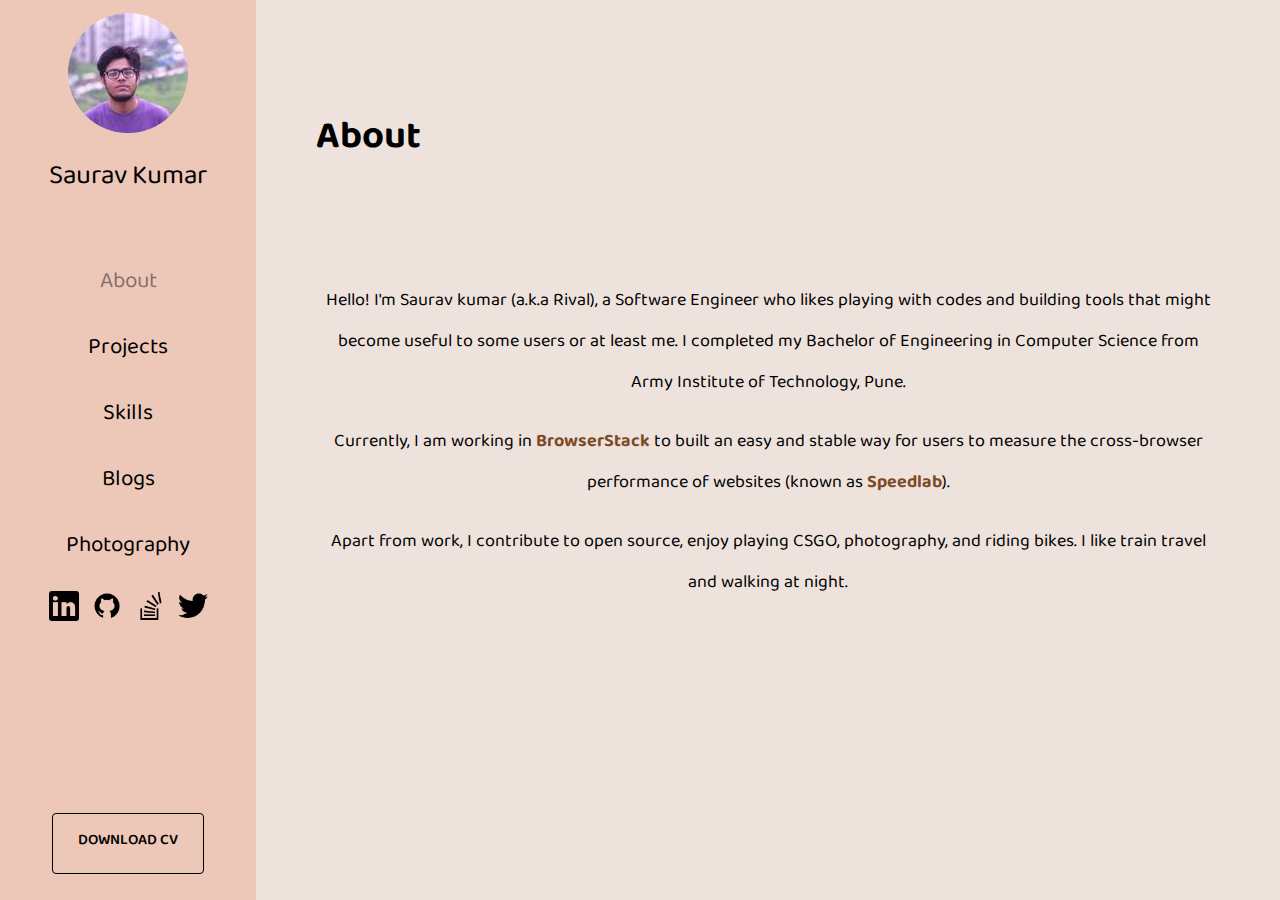
==== commit 356b886a: "added blog" ====
--- a/index.html
+++ b/index.html
@@ -35,6 +35,11 @@
             Skills
           </a>
         </div> 
+        <div class="list blogs">
+          <a href="#blogs">
+            Blogs
+          </a>
+        </div> 
         <div class="list photography">
           <a href="#photography">
             Photography
@@ -58,6 +63,7 @@
 
     <div id="pages">
       <span class = "open-btn" style="font-size:30px;cursor:pointer" onclick="openNav()">&#9776;</span>
+      
       <div class="page about">
         <div class="header" id="title">
           <h1>About</h1>
@@ -257,6 +263,29 @@
              </div>
              <div id = "skill-set">
                DS and Algo, Android Studio, Linux, NGINX, Open source Contribution
+             </div>
+            </div>
+          </div>
+        </div>
+      </div>
+
+      <div class="page blogs">
+        <div class="header" id="title">
+          <h1>Blogs</h1>
+        </div>
+        <div class="infos" id="blogs"> 
+          <div class="blogs">
+            <div class="blog">
+              <div id = "blog-image">
+                <img src="./img/http_blog.png" width="380px" height="220px">
+             </div>
+             <div id = "blog-title-and-link">
+                <a href="https://medium.com/@svkrclg/building-http-server-from-scratch-e7f47dd93e6c" target="_blank">
+                  Understanding and building HTTP server from scratch.
+                </a>
+             </div>
+             <div id = "blog-source-and-date">
+               19th Dec, 2021 - Medium
              </div>
             </div>
           </div>
--- a/css/style.css
+++ b/css/style.css
@@ -224,12 +224,14 @@
 
 /* Screen larger than 600px? 2 column */
 @media (min-width: 600px) {
-  .page.skills .infos .skills  { grid-template-columns: repeat(2, 1fr); }
+  .page.skills .infos .skills { grid-template-columns: repeat(2, 1fr); }
+  .page.blogs .infos .blogs { grid-template-columns: repeat(2, 1fr); }
 }
 
 /* Screen larger than 900px? 3 columns */
 @media (min-width: 900px) {
-  .page.skills .infos .skills  { grid-template-columns: repeat(3, 1fr); }
+  .page.skills .infos .skills { grid-template-columns: repeat(3, 1fr); }
+  .page.blogs .infos .blogs { grid-template-columns: repeat(3, 1fr); }
 }
 
 #pages .open-btn {
@@ -307,3 +309,46 @@
     height: 30px;
   }
 }
+
+/* CSS for blog section */
+.page.blogs .infos .blogs .blog {
+  background-color: #edc7b79a;
+  align-items: center;
+  border-radius: 5%;
+}
+
+.page.blogs .infos .blogs {
+  max-width: 1200px;
+  margin: 0 auto;
+  display: grid;
+  grid-gap: 1rem;
+}
+
+.page.blogs .infos .blogs .skill{
+  align-items: center;
+  padding: 1rem;
+}
+
+#blog-image {
+  text-align: center;
+}
+
+#blog-image img {
+  border-radius: 5%;
+}
+
+#blog-title-and-link {
+  text-align: center;
+  font-size: 20px;
+  text-decoration: underline;
+}
+
+#blog-source-and-date {
+  text-align: center;
+  color: #333;
+}
+
+#blog-title-and-link a {
+  color: black;
+  text-decoration: none; /* no underline */
+}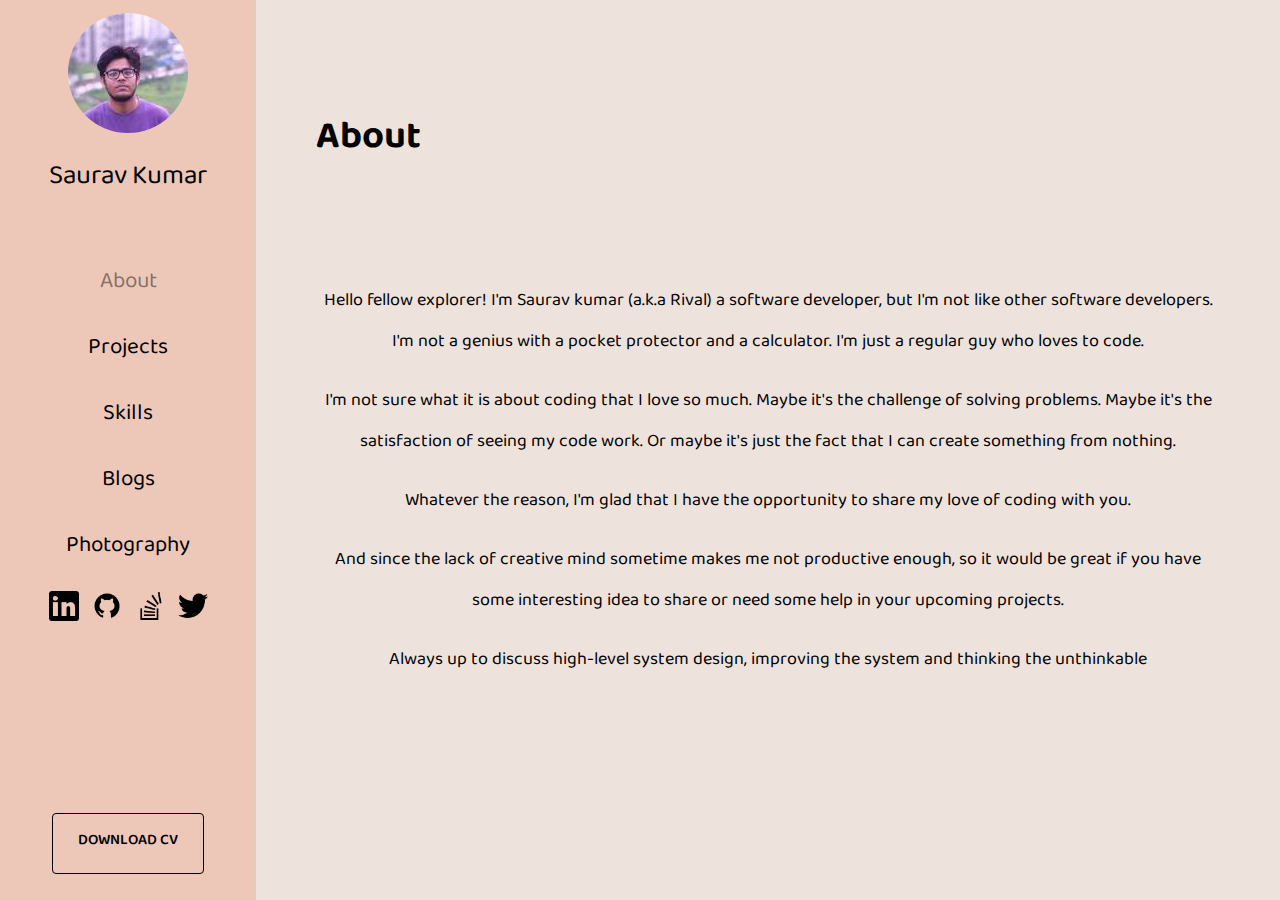
==== commit 1d3e36a3: "added new blog and updated bio" ====
--- a/index.html
+++ b/index.html
@@ -69,9 +69,11 @@
           <h1>About</h1>
         </div>
         <div class="infos" id="about">      
-          <p>Hello! I'm Saurav kumar (a.k.a Rival), a Software Engineer who likes playing with codes and building tools that might become useful to some users or at least me. I completed my Bachelor of Engineering in Computer Science from Army Institute of Technology, Pune.</p>
-          <p>Currently, I am working in <a href="https://browserstack.com"><b>BrowserStack</b></a> to built an easy and stable way for users to measure the cross-browser performance of websites (known as <a href="https://browserstack.com/speedlab"><b>Speedlab</b></a>).</p>
-          <p>Apart from work, I contribute to open source, enjoy playing CSGO, photography, and riding bikes. I like train travel and walking at night.</p>
+          <p>Hello fellow explorer! I'm Saurav kumar (a.k.a Rival) a software developer, but I'm not like other software developers. I'm not a genius with a pocket protector and a calculator. I'm just a regular guy who loves to code.</p>
+          <p>I'm not sure what it is about coding that I love so much. Maybe it's the challenge of solving problems. Maybe it's the satisfaction of seeing my code work. Or maybe it's just the fact that I can create something from nothing.</p>
+          <p>Whatever the reason, I'm glad that I have the opportunity to share my love of coding with you.</p>
+          <p>And since the lack of creative mind sometime makes me not productive enough, so it would be great if you have some interesting idea to share or need some help in your upcoming projects.</p>
+          <p>Always up to discuss high-level system design, improving the system and thinking the unthinkable</p>
         </div>
       </div>
 
@@ -286,6 +288,20 @@
              </div>
              <div id = "blog-source-and-date">
                19th Dec, 2021 - Medium
+             </div>
+            </div>
+
+            <div class="blog">
+              <div id = "blog-image">
+                <img src="./img/grpc.png" width="380px" height="220px">
+             </div>
+             <div id = "blog-title-and-link">
+                <a href="https://svkrclg.medium.com/grpc-load-balancing-using-envoy-e8972214da2c" target="_blank">
+                  GRPC load balancing using Envoy (with practical).
+                </a>
+             </div>
+             <div id = "blog-source-and-date">
+               28th Jan, 2023 - Medium
              </div>
             </div>
           </div>
